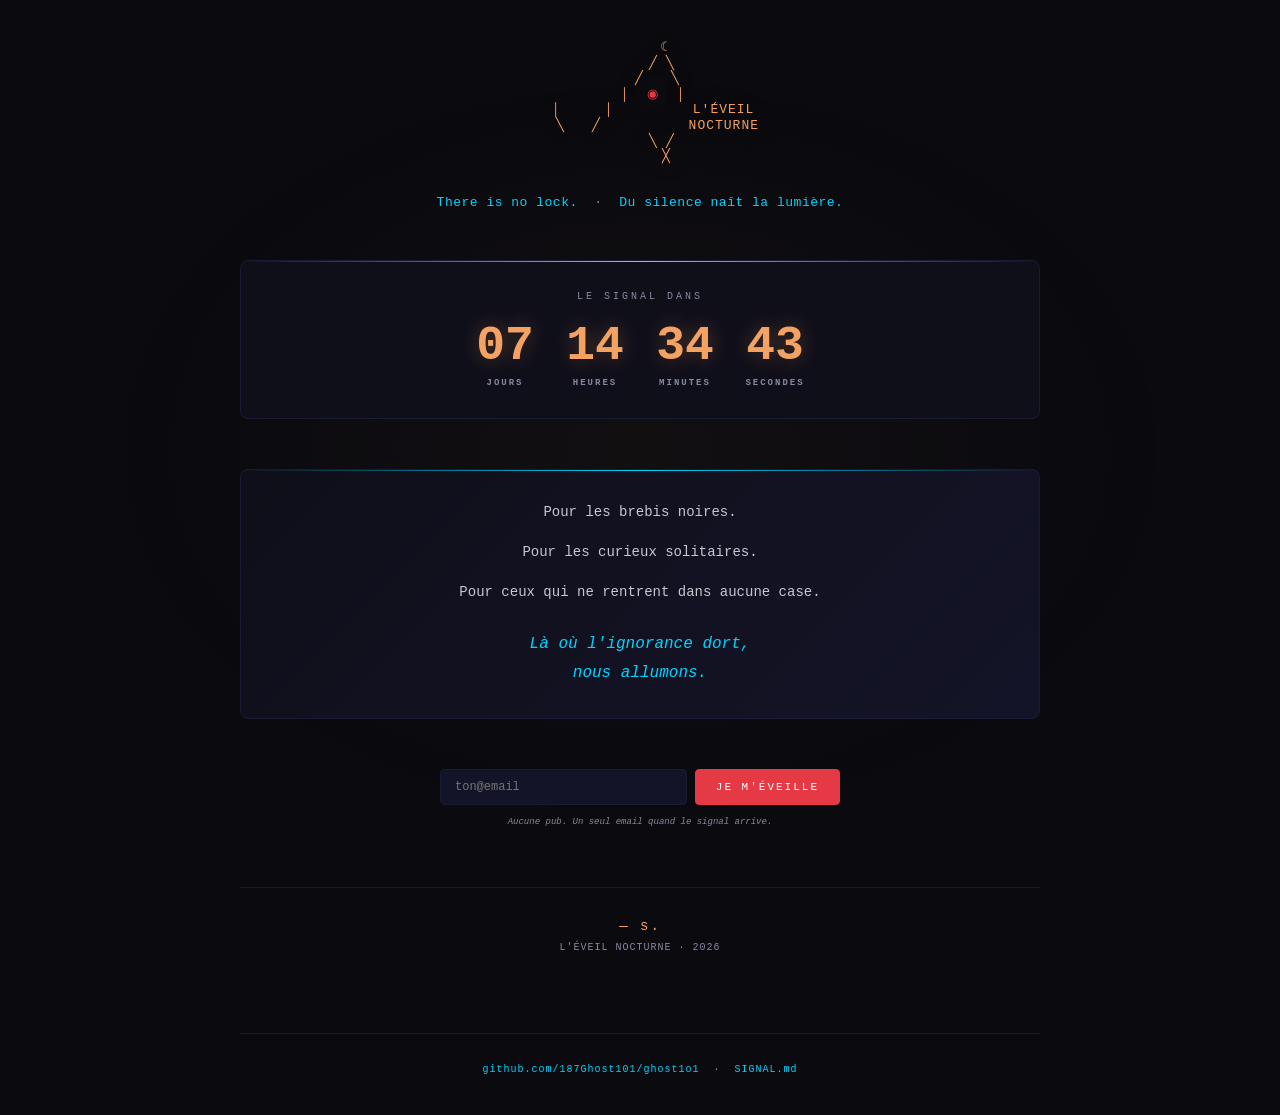
==== landing_T7.html @ 8b62ffa6 "landing T-7 pour GitHub Pages" ====
<!DOCTYPE html>
<html lang="fr">
<head>
<meta charset="UTF-8">
<meta name="viewport" content="width=device-width, initial-scale=1.0">
<meta name="description" content="L'ÉVEIL NOCTURNE — Là où l'ignorance dort, nous allumons. Un mouvement. Une approche. Un signal.">
<title>L'ÉVEIL NOCTURNE — Le Signal approche</title>
<style>
:root {
  --bg: #0a0a0f;
  --bg2: #0f0f1a;
  --bg3: #141428;
  --border: #1a1a35;
  --accent: #e63946;
  --gold: #f4a261;
  --cyan: #00d4ff;
  --green: #2ecc71;
  --lunar: #e8e8f0;
  --text: #c8c8d0;
  --text2: #8888a0;
  --font: 'JetBrains Mono', 'Fira Code', 'Consolas', monospace;
  --font-sans: 'Inter', system-ui, sans-serif;
}
* { margin: 0; padding: 0; box-sizing: border-box; }
html, body {
  background: var(--bg);
  color: var(--lunar);
  font-family: var(--font);
  min-height: 100vh;
  overflow-x: hidden;
}
body {
  display: flex;
  flex-direction: column;
  align-items: center;
  justify-content: center;
  padding: 40px 20px;
  position: relative;
}
body::before {
  content: "";
  position: fixed;
  top: 0; left: 0; right: 0; bottom: 0;
  background: radial-gradient(ellipse at center, rgba(244,162,97,0.04) 0%, transparent 60%);
  pointer-events: none;
  z-index: 0;
}
.frame {
  max-width: 800px;
  width: 100%;
  position: relative;
  z-index: 1;
  text-align: center;
}
.sigil {
  font-size: 13px;
  line-height: 1.2;
  color: var(--gold);
  text-shadow: 0 0 30px rgba(244,162,97,0.4);
  margin-bottom: 30px;
  opacity: 0;
  animation: fadeIn 3s ease-in 0.5s forwards;
  white-space: pre;
  letter-spacing: 1px;
}
.sigil .eye {
  color: var(--accent);
  animation: pulse 4s ease-in-out infinite;
}
.tagline {
  font-style: italic;
  color: var(--text2);
  font-size: 13px;
  margin-bottom: 50px;
  opacity: 0;
  animation: fadeIn 2s ease-in 2s forwards;
  letter-spacing: 0.5px;
}
.tagline em { color: var(--cyan); font-style: normal; }
.countdown {
  background: var(--bg2);
  border: 1px solid var(--border);
  border-radius: 8px;
  padding: 30px 20px;
  margin: 30px 0;
  position: relative;
  overflow: hidden;
  opacity: 0;
  animation: fadeIn 2s ease-in 2.5s forwards;
}
.countdown::before {
  content: "";
  position: absolute;
  top: 0; left: 0; right: 0; height: 1px;
  background: linear-gradient(90deg, transparent, var(--gold), transparent);
}
.countdown-label {
  font-size: 10px;
  text-transform: uppercase;
  letter-spacing: 3px;
  color: var(--text2);
  margin-bottom: 20px;
}
.countdown-time {
  display: flex;
  justify-content: center;
  gap: 20px;
  font-size: 32px;
  font-weight: bold;
  color: var(--lunar);
  flex-wrap: wrap;
}
.countdown-unit {
  display: flex;
  flex-direction: column;
  align-items: center;
  min-width: 70px;
}
.countdown-num {
  font-size: 48px;
  color: var(--gold);
  text-shadow: 0 0 20px rgba(244,162,97,0.3);
  font-variant-numeric: tabular-nums;
  line-height: 1;
}
.countdown-suffix {
  font-size: 9px;
  text-transform: uppercase;
  letter-spacing: 2px;
  color: var(--text2);
  margin-top: 8px;
}
.message {
  margin: 50px 0;
  padding: 30px;
  background: linear-gradient(135deg, var(--bg2) 0%, var(--bg3) 100%);
  border: 1px solid var(--border);
  border-radius: 8px;
  position: relative;
  opacity: 0;
  animation: fadeIn 2s ease-in 3.5s forwards;
}
.message::before {
  content: "";
  position: absolute;
  top: 0; left: 0; right: 0;
  height: 1px;
  background: linear-gradient(90deg, transparent, var(--cyan), transparent);
}
.message p {
  font-size: 14px;
  line-height: 1.8;
  color: var(--text);
  margin-bottom: 15px;
}
.message p:last-child { margin-bottom: 0; }
.message .quote {
  font-style: italic;
  color: var(--cyan);
  text-align: center;
  margin-top: 25px;
  font-size: 16px;
}
.signature {
  margin-top: 60px;
  padding-top: 30px;
  border-top: 1px solid var(--border);
  opacity: 0;
  animation: fadeIn 2s ease-in 4.5s forwards;
}
.signature .name {
  font-size: 14px;
  color: var(--gold);
  letter-spacing: 2px;
  margin-bottom: 8px;
}
.signature .meta {
  font-size: 10px;
  color: var(--text2);
  letter-spacing: 1px;
}
.subscribe {
  margin-top: 30px;
  opacity: 0;
  animation: fadeIn 2s ease-in 5s forwards;
}
.subscribe-form {
  display: flex;
  gap: 8px;
  max-width: 400px;
  margin: 0 auto;
  flex-wrap: wrap;
  justify-content: center;
}
.subscribe-input {
  flex: 1;
  min-width: 200px;
  background: var(--bg3);
  border: 1px solid var(--border);
  color: var(--lunar);
  padding: 10px 14px;
  font-family: var(--font);
  font-size: 12px;
  border-radius: 4px;
}
.subscribe-input:focus {
  outline: none;
  border-color: var(--cyan);
}
.subscribe-btn {
  background: var(--accent);
  border: 1px solid var(--accent);
  color: white;
  padding: 10px 20px;
  font-family: var(--font);
  font-size: 11px;
  text-transform: uppercase;
  letter-spacing: 2px;
  cursor: pointer;
  border-radius: 4px;
  transition: all 0.2s;
}
.subscribe-btn:hover {
  background: #c0392b;
  transform: translateY(-1px);
}
.subscribe-note {
  font-size: 9px;
  color: var(--text2);
  margin-top: 12px;
  font-style: italic;
}
.footer {
  margin-top: 80px;
  padding-top: 30px;
  border-top: 1px solid var(--border);
  font-size: 10px;
  color: var(--text2);
  letter-spacing: 1px;
  opacity: 0;
  animation: fadeIn 2s ease-in 5.5s forwards;
}
.footer a {
  color: var(--cyan);
  text-decoration: none;
}
.footer a:hover { text-decoration: underline; }
@keyframes fadeIn {
  from { opacity: 0; transform: translateY(10px); }
  to { opacity: 1; transform: translateY(0); }
}
@keyframes pulse {
  0%, 100% { opacity: 1; }
  50% { opacity: 0.4; }
}
@media (max-width: 600px) {
  .sigil { font-size: 10px; }
  .countdown-time { gap: 10px; }
  .countdown-num { font-size: 32px; }
  .countdown-unit { min-width: 50px; }
}
</style>
</head>
<body>
<div class="frame">

<pre class="sigil">
      ☾
     ╱ ╲
    ╱   ╲
   │  <span class="eye">◉</span>  │
   │     │         L'ÉVEIL
    ╲   ╱          NOCTURNE
     ╲ ╱
      ╳
</pre>

<div class="tagline">
<em>There is no lock.</em> &nbsp;·&nbsp; <em>Du silence naît la lumière.</em>
</div>

<div class="countdown">
  <div class="countdown-label">Le signal dans</div>
  <div class="countdown-time">
    <div class="countdown-unit">
      <span class="countdown-num" id="days">07</span>
      <span class="countdown-suffix">Jours</span>
    </div>
    <div class="countdown-unit">
      <span class="countdown-num" id="hours">00</span>
      <span class="countdown-suffix">Heures</span>
    </div>
    <div class="countdown-unit">
      <span class="countdown-num" id="minutes">00</span>
      <span class="countdown-suffix">Minutes</span>
    </div>
    <div class="countdown-unit">
      <span class="countdown-num" id="seconds">00</span>
      <span class="countdown-suffix">Secondes</span>
    </div>
  </div>
</div>

<div class="message">
  <p>Pour les brebis noires.</p>
  <p>Pour les curieux solitaires.</p>
  <p>Pour ceux qui ne rentrent dans aucune case.</p>
  <p class="quote">Là où l'ignorance dort,<br>nous allumons.</p>
</div>

<div class="subscribe">
  <form class="subscribe-form" onsubmit="subscribe(event)">
    <input type="email" class="subscribe-input" placeholder="ton@email" required>
    <button type="submit" class="subscribe-btn">Je m'éveille</button>
  </form>
  <p class="subscribe-note">Aucune pub. Un seul email quand le signal arrive.</p>
</div>

<div class="signature">
  <div class="name">— s.</div>
  <div class="meta">L'ÉVEIL NOCTURNE · 2026</div>
</div>

<div class="footer">
  <a href="https://github.com/187Ghost101/ghost1o1">github.com/187Ghost101/ghost1o1</a>
  &nbsp;·&nbsp;
  <a href="https://github.com/187Ghost101/ghost1o1/blob/main/SIGNAL.md">SIGNAL.md</a>
</div>

</div>

<script>
// Compte à rebours — J-7 (modifiable)
const TARGET = new Date();
TARGET.setDate(TARGET.getDate() + 7);
TARGET.setHours(22, 0, 0, 0);

function updateCountdown() {
  const now = new Date();
  const diff = TARGET - now;
  if (diff <= 0) {
    document.getElementById('days').textContent = '00';
    document.getElementById('hours').textContent = '00';
    document.getElementById('minutes').textContent = '00';
    document.getElementById('seconds').textContent = '00';
    return;
  }
  const d = Math.floor(diff / (1000*60*60*24));
  const h = Math.floor((diff % (1000*60*60*24)) / (1000*60*60));
  const m = Math.floor((diff % (1000*60*60)) / (1000*60));
  const s = Math.floor((diff % (1000*60)) / 1000);
  document.getElementById('days').textContent = String(d).padStart(2, '0');
  document.getElementById('hours').textContent = String(h).padStart(2, '0');
  document.getElementById('minutes').textContent = String(m).padStart(2, '0');
  document.getElementById('seconds').textContent = String(s).padStart(2, '0');
}

setInterval(updateCountdown, 1000);
updateCountdown();

// Subscribe handler (placeholder — point vers GitHub Discussions)
function subscribe(e) {
  e.preventDefault();
  const email = e.target.querySelector('input').value;
  // Redirection vers la page Discussions du hub
  window.location.href = 'https://github.com/187Ghost101/ghost1o1/discussions';
}
</script>
</body>
</html>
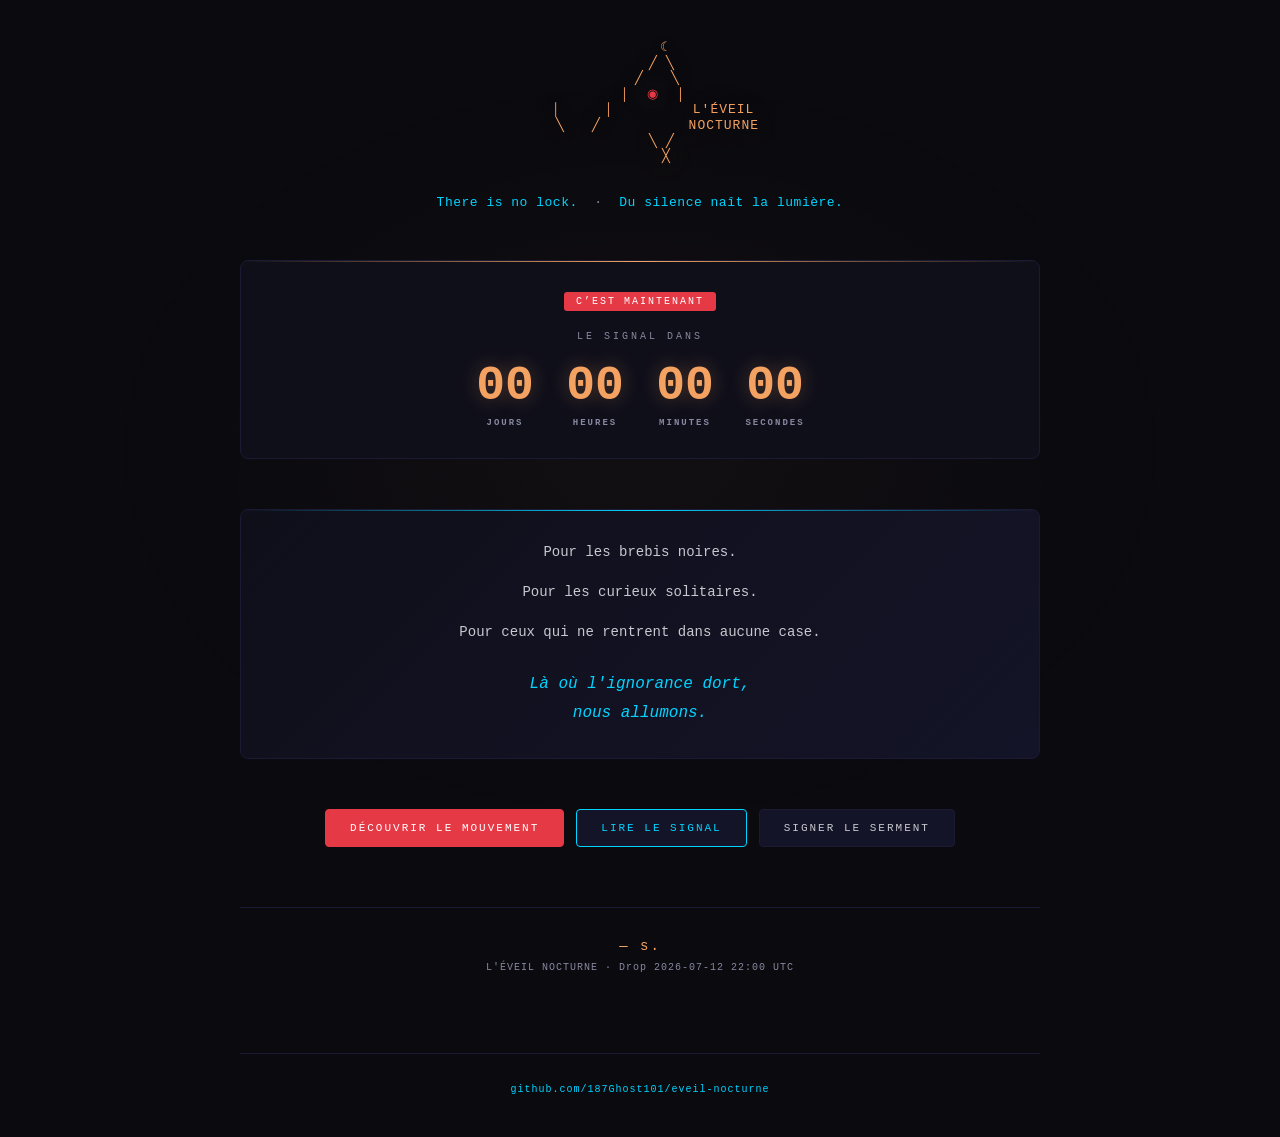
==== commit 0c44c439: "landing T-7: countdown vers 2026-07-12 22:00 UTC + label J-X dynamique" ====
--- a/landing_T7.html
+++ b/landing_T7.html
@@ -3,262 +3,50 @@
 <head>
 <meta charset="UTF-8">
 <meta name="viewport" content="width=device-width, initial-scale=1.0">
-<meta name="description" content="L'ÉVEIL NOCTURNE — Là où l'ignorance dort, nous allumons. Un mouvement. Une approche. Un signal.">
+<meta name="description" content="L'ÉVEIL NOCTURNE — Un mouvement open-source. 6 outils, 1 méthodologie, 0 paywall. Drop officiel 2026-07-12 22:00 UTC.">
+<meta property="og:title" content="L'ÉVEIL NOCTURNE — Le signal approche">
+<meta property="og:description" content="Un mouvement. 6 outils open-source. 0 paywall. Le 12 juillet 2026 à 22:00 UTC.">
 <title>L'ÉVEIL NOCTURNE — Le Signal approche</title>
 <style>
-:root {
-  --bg: #0a0a0f;
-  --bg2: #0f0f1a;
-  --bg3: #141428;
-  --border: #1a1a35;
-  --accent: #e63946;
-  --gold: #f4a261;
-  --cyan: #00d4ff;
-  --green: #2ecc71;
-  --lunar: #e8e8f0;
-  --text: #c8c8d0;
-  --text2: #8888a0;
-  --font: 'JetBrains Mono', 'Fira Code', 'Consolas', monospace;
-  --font-sans: 'Inter', system-ui, sans-serif;
-}
-* { margin: 0; padding: 0; box-sizing: border-box; }
-html, body {
-  background: var(--bg);
-  color: var(--lunar);
-  font-family: var(--font);
-  min-height: 100vh;
-  overflow-x: hidden;
-}
-body {
-  display: flex;
-  flex-direction: column;
-  align-items: center;
-  justify-content: center;
-  padding: 40px 20px;
-  position: relative;
-}
-body::before {
-  content: "";
-  position: fixed;
-  top: 0; left: 0; right: 0; bottom: 0;
-  background: radial-gradient(ellipse at center, rgba(244,162,97,0.04) 0%, transparent 60%);
-  pointer-events: none;
-  z-index: 0;
-}
-.frame {
-  max-width: 800px;
-  width: 100%;
-  position: relative;
-  z-index: 1;
-  text-align: center;
-}
-.sigil {
-  font-size: 13px;
-  line-height: 1.2;
-  color: var(--gold);
-  text-shadow: 0 0 30px rgba(244,162,97,0.4);
-  margin-bottom: 30px;
-  opacity: 0;
-  animation: fadeIn 3s ease-in 0.5s forwards;
-  white-space: pre;
-  letter-spacing: 1px;
-}
-.sigil .eye {
-  color: var(--accent);
-  animation: pulse 4s ease-in-out infinite;
-}
-.tagline {
-  font-style: italic;
-  color: var(--text2);
-  font-size: 13px;
-  margin-bottom: 50px;
-  opacity: 0;
-  animation: fadeIn 2s ease-in 2s forwards;
-  letter-spacing: 0.5px;
-}
-.tagline em { color: var(--cyan); font-style: normal; }
-.countdown {
-  background: var(--bg2);
-  border: 1px solid var(--border);
-  border-radius: 8px;
-  padding: 30px 20px;
-  margin: 30px 0;
-  position: relative;
-  overflow: hidden;
-  opacity: 0;
-  animation: fadeIn 2s ease-in 2.5s forwards;
-}
-.countdown::before {
-  content: "";
-  position: absolute;
-  top: 0; left: 0; right: 0; height: 1px;
-  background: linear-gradient(90deg, transparent, var(--gold), transparent);
-}
-.countdown-label {
-  font-size: 10px;
-  text-transform: uppercase;
-  letter-spacing: 3px;
-  color: var(--text2);
-  margin-bottom: 20px;
-}
-.countdown-time {
-  display: flex;
-  justify-content: center;
-  gap: 20px;
-  font-size: 32px;
-  font-weight: bold;
-  color: var(--lunar);
-  flex-wrap: wrap;
-}
-.countdown-unit {
-  display: flex;
-  flex-direction: column;
-  align-items: center;
-  min-width: 70px;
-}
-.countdown-num {
-  font-size: 48px;
-  color: var(--gold);
-  text-shadow: 0 0 20px rgba(244,162,97,0.3);
-  font-variant-numeric: tabular-nums;
-  line-height: 1;
-}
-.countdown-suffix {
-  font-size: 9px;
-  text-transform: uppercase;
-  letter-spacing: 2px;
-  color: var(--text2);
-  margin-top: 8px;
-}
-.message {
-  margin: 50px 0;
-  padding: 30px;
-  background: linear-gradient(135deg, var(--bg2) 0%, var(--bg3) 100%);
-  border: 1px solid var(--border);
-  border-radius: 8px;
-  position: relative;
-  opacity: 0;
-  animation: fadeIn 2s ease-in 3.5s forwards;
-}
-.message::before {
-  content: "";
-  position: absolute;
-  top: 0; left: 0; right: 0;
-  height: 1px;
-  background: linear-gradient(90deg, transparent, var(--cyan), transparent);
-}
-.message p {
-  font-size: 14px;
-  line-height: 1.8;
-  color: var(--text);
-  margin-bottom: 15px;
-}
-.message p:last-child { margin-bottom: 0; }
-.message .quote {
-  font-style: italic;
-  color: var(--cyan);
-  text-align: center;
-  margin-top: 25px;
-  font-size: 16px;
-}
-.signature {
-  margin-top: 60px;
-  padding-top: 30px;
-  border-top: 1px solid var(--border);
-  opacity: 0;
-  animation: fadeIn 2s ease-in 4.5s forwards;
-}
-.signature .name {
-  font-size: 14px;
-  color: var(--gold);
-  letter-spacing: 2px;
-  margin-bottom: 8px;
-}
-.signature .meta {
-  font-size: 10px;
-  color: var(--text2);
-  letter-spacing: 1px;
-}
-.subscribe {
-  margin-top: 30px;
-  opacity: 0;
-  animation: fadeIn 2s ease-in 5s forwards;
-}
-.subscribe-form {
-  display: flex;
-  gap: 8px;
-  max-width: 400px;
-  margin: 0 auto;
-  flex-wrap: wrap;
-  justify-content: center;
-}
-.subscribe-input {
-  flex: 1;
-  min-width: 200px;
-  background: var(--bg3);
-  border: 1px solid var(--border);
-  color: var(--lunar);
-  padding: 10px 14px;
-  font-family: var(--font);
-  font-size: 12px;
-  border-radius: 4px;
-}
-.subscribe-input:focus {
-  outline: none;
-  border-color: var(--cyan);
-}
-.subscribe-btn {
-  background: var(--accent);
-  border: 1px solid var(--accent);
-  color: white;
-  padding: 10px 20px;
-  font-family: var(--font);
-  font-size: 11px;
-  text-transform: uppercase;
-  letter-spacing: 2px;
-  cursor: pointer;
-  border-radius: 4px;
-  transition: all 0.2s;
-}
-.subscribe-btn:hover {
-  background: #c0392b;
-  transform: translateY(-1px);
-}
-.subscribe-note {
-  font-size: 9px;
-  color: var(--text2);
-  margin-top: 12px;
-  font-style: italic;
-}
-.footer {
-  margin-top: 80px;
-  padding-top: 30px;
-  border-top: 1px solid var(--border);
-  font-size: 10px;
-  color: var(--text2);
-  letter-spacing: 1px;
-  opacity: 0;
-  animation: fadeIn 2s ease-in 5.5s forwards;
-}
-.footer a {
-  color: var(--cyan);
-  text-decoration: none;
-}
-.footer a:hover { text-decoration: underline; }
-@keyframes fadeIn {
-  from { opacity: 0; transform: translateY(10px); }
-  to { opacity: 1; transform: translateY(0); }
-}
-@keyframes pulse {
-  0%, 100% { opacity: 1; }
-  50% { opacity: 0.4; }
-}
-@media (max-width: 600px) {
-  .sigil { font-size: 10px; }
-  .countdown-time { gap: 10px; }
-  .countdown-num { font-size: 32px; }
-  .countdown-unit { min-width: 50px; }
-}
+:root{--bg:#0a0a0f;--bg2:#0f0f1a;--bg3:#141428;--border:#1a1a35;--accent:#e63946;--gold:#f4a261;--cyan:#00d4ff;--green:#2ecc71;--lunar:#e8e8f0;--text:#c8c8d0;--text2:#8888a0;--font:'JetBrains Mono','Fira Code','Consolas',monospace}
+*{margin:0;padding:0;box-sizing:border-box}
+html,body{background:var(--bg);color:var(--lunar);font-family:var(--font);min-height:100vh;overflow-x:hidden}
+body{display:flex;flex-direction:column;align-items:center;justify-content:center;padding:40px 20px;position:relative}
+body::before{content:"";position:fixed;top:0;left:0;right:0;bottom:0;background:radial-gradient(ellipse at center,rgba(244,162,97,0.04) 0%,transparent 60%);pointer-events:none;z-index:0}
+.frame{max-width:800px;width:100%;position:relative;z-index:1;text-align:center}
+.sigil{font-size:13px;line-height:1.2;color:var(--gold);text-shadow:0 0 30px rgba(244,162,97,0.4);margin-bottom:30px;opacity:0;animation:fadeIn 3s ease-in 0.5s forwards;white-space:pre;letter-spacing:1px}
+.sigil .eye{color:var(--accent);animation:pulse 4s ease-in-out infinite}
+.tagline{font-style:italic;color:var(--text2);font-size:13px;margin-bottom:50px;opacity:0;animation:fadeIn 2s ease-in 2s forwards;letter-spacing:0.5px}
+.tagline em{color:var(--cyan);font-style:normal}
+.countdown{background:var(--bg2);border:1px solid var(--border);border-radius:8px;padding:30px 20px;margin:30px 0;position:relative;overflow:hidden;opacity:0;animation:fadeIn 2s ease-in 2.5s forwards}
+.countdown::before{content:"";position:absolute;top:0;left:0;right:0;height:1px;background:linear-gradient(90deg,transparent,var(--gold),transparent)}
+.countdown-j{display:inline-block;background:var(--accent);color:#fff;padding:4px 12px;border-radius:3px;font-size:10px;letter-spacing:2px;margin-bottom:20px}
+.countdown-label{font-size:10px;text-transform:uppercase;letter-spacing:3px;color:var(--text2);margin-bottom:20px}
+.countdown-time{display:flex;justify-content:center;gap:20px;font-size:32px;font-weight:bold;color:var(--lunar);flex-wrap:wrap}
+.countdown-unit{display:flex;flex-direction:column;align-items:center;min-width:70px}
+.countdown-num{font-size:48px;color:var(--gold);text-shadow:0 0 20px rgba(244,162,97,0.3);font-variant-numeric:tabular-nums;line-height:1}
+.countdown-suffix{font-size:9px;text-transform:uppercase;letter-spacing:2px;color:var(--text2);margin-top:8px}
+.message{margin:50px 0;padding:30px;background:linear-gradient(135deg,var(--bg2) 0%,var(--bg3) 100%);border:1px solid var(--border);border-radius:8px;position:relative;opacity:0;animation:fadeIn 2s ease-in 3.5s forwards}
+.message::before{content:"";position:absolute;top:0;left:0;right:0;height:1px;background:linear-gradient(90deg,transparent,var(--cyan),transparent)}
+.message p{font-size:14px;line-height:1.8;color:var(--text);margin-bottom:15px}
+.message p:last-child{margin-bottom:0}
+.message .quote{font-style:italic;color:var(--cyan);text-align:center;margin-top:25px;font-size:16px}
+.actions{margin-top:30px;display:flex;gap:12px;justify-content:center;flex-wrap:wrap;opacity:0;animation:fadeIn 2s ease-in 4s forwards}
+.btn{display:inline-block;background:var(--bg3);border:1px solid var(--border);color:var(--text);padding:12px 24px;text-decoration:none;font-family:var(--font);font-size:11px;text-transform:uppercase;letter-spacing:2px;border-radius:4px;transition:all 0.2s;cursor:pointer}
+.btn:hover{border-color:var(--accent);background:#1a1a3a}
+.btn.accent{background:var(--accent);border-color:var(--accent);color:#fff}
+.btn.accent:hover{background:#c0392b;transform:translateY(-1px)}
+.btn.cyan{border-color:var(--cyan);color:var(--cyan)}
+.btn.cyan:hover{background:rgba(0,212,255,0.1)}
+.signature{margin-top:60px;padding-top:30px;border-top:1px solid var(--border);opacity:0;animation:fadeIn 2s ease-in 4.5s forwards}
+.signature .name{font-size:14px;color:var(--gold);letter-spacing:2px;margin-bottom:8px}
+.signature .meta{font-size:10px;color:var(--text2);letter-spacing:1px}
+.footer{margin-top:80px;padding-top:30px;border-top:1px solid var(--border);font-size:10px;color:var(--text2);letter-spacing:1px;opacity:0;animation:fadeIn 2s ease-in 5.5s forwards}
+.footer a{color:var(--cyan);text-decoration:none}
+.footer a:hover{text-decoration:underline}
+@keyframes fadeIn{from{opacity:0;transform:translateY(10px)}to{opacity:1;transform:translateY(0)}}
+@keyframes pulse{0%,100%{opacity:1}50%{opacity:0.4}}
+@media(max-width:600px){.sigil{font-size:10px}.countdown-time{gap:10px}.countdown-num{font-size:32px}.countdown-unit{min-width:50px}}
 </style>
 </head>
 <body>
@@ -280,6 +68,7 @@
 </div>
 
 <div class="countdown">
+  <div class="countdown-j" id="jLabel">T-7 JOURS</div>
   <div class="countdown-label">Le signal dans</div>
   <div class="countdown-time">
     <div class="countdown-unit">
@@ -308,63 +97,59 @@
   <p class="quote">Là où l'ignorance dort,<br>nous allumons.</p>
 </div>
 
-<div class="subscribe">
-  <form class="subscribe-form" onsubmit="subscribe(event)">
-    <input type="email" class="subscribe-input" placeholder="ton@email" required>
-    <button type="submit" class="subscribe-btn">Je m'éveille</button>
-  </form>
-  <p class="subscribe-note">Aucune pub. Un seul email quand le signal arrive.</p>
+<div class="actions">
+  <a href="https://github.com/187Ghost101/eveil-nocturne" class="btn accent">Découvrir le mouvement</a>
+  <a href="https://github.com/187Ghost101/ghost1o1/blob/main/SIGNAL.md" class="btn cyan">Lire le signal</a>
+  <a href="https://github.com/187Ghost101/ghost1o1/discussions" class="btn">Signer le serment</a>
 </div>
 
 <div class="signature">
   <div class="name">— s.</div>
-  <div class="meta">L'ÉVEIL NOCTURNE · 2026</div>
+  <div class="meta">L'ÉVEIL NOCTURNE · Drop 2026-07-12 22:00 UTC</div>
 </div>
 
 <div class="footer">
-  <a href="https://github.com/187Ghost101/ghost1o1">github.com/187Ghost101/ghost1o1</a>
-  &nbsp;·&nbsp;
-  <a href="https://github.com/187Ghost101/ghost1o1/blob/main/SIGNAL.md">SIGNAL.md</a>
+  <a href="https://github.com/187Ghost101/eveil-nocturne">github.com/187Ghost101/eveil-nocturne</a>
 </div>
 
 </div>
 
 <script>
-// Compte à rebours — J-7 (modifiable)
-const TARGET = new Date();
-TARGET.setDate(TARGET.getDate() + 7);
-TARGET.setHours(22, 0, 0, 0);
+// Date du drop officiel
+const TARGET = new Date('2026-07-12T22:00:00Z').getTime();
 
 function updateCountdown() {
-  const now = new Date();
+  const now = Date.now();
   const diff = TARGET - now;
+
   if (diff <= 0) {
     document.getElementById('days').textContent = '00';
     document.getElementById('hours').textContent = '00';
     document.getElementById('minutes').textContent = '00';
     document.getElementById('seconds').textContent = '00';
+    document.getElementById('jLabel').textContent = 'C\u2019EST MAINTENANT';
     return;
   }
+
   const d = Math.floor(diff / (1000*60*60*24));
   const h = Math.floor((diff % (1000*60*60*24)) / (1000*60*60));
   const m = Math.floor((diff % (1000*60*60)) / (1000*60));
   const s = Math.floor((diff % (1000*60)) / 1000);
+
   document.getElementById('days').textContent = String(d).padStart(2, '0');
   document.getElementById('hours').textContent = String(h).padStart(2, '0');
   document.getElementById('minutes').textContent = String(m).padStart(2, '0');
   document.getElementById('seconds').textContent = String(s).padStart(2, '0');
+
+  // Label dynamique J-X
+  const jLabel = document.getElementById('jLabel');
+  if (d === 0) jLabel.textContent = 'AUJOURD\u2019HUI';
+  else if (d === 1) jLabel.textContent = 'DEMAIN';
+  else jLabel.textContent = 'J-' + d;
 }
 
 setInterval(updateCountdown, 1000);
 updateCountdown();
-
-// Subscribe handler (placeholder — point vers GitHub Discussions)
-function subscribe(e) {
-  e.preventDefault();
-  const email = e.target.querySelector('input').value;
-  // Redirection vers la page Discussions du hub
-  window.location.href = 'https://github.com/187Ghost101/ghost1o1/discussions';
-}
 </script>
 </body>
 </html>
